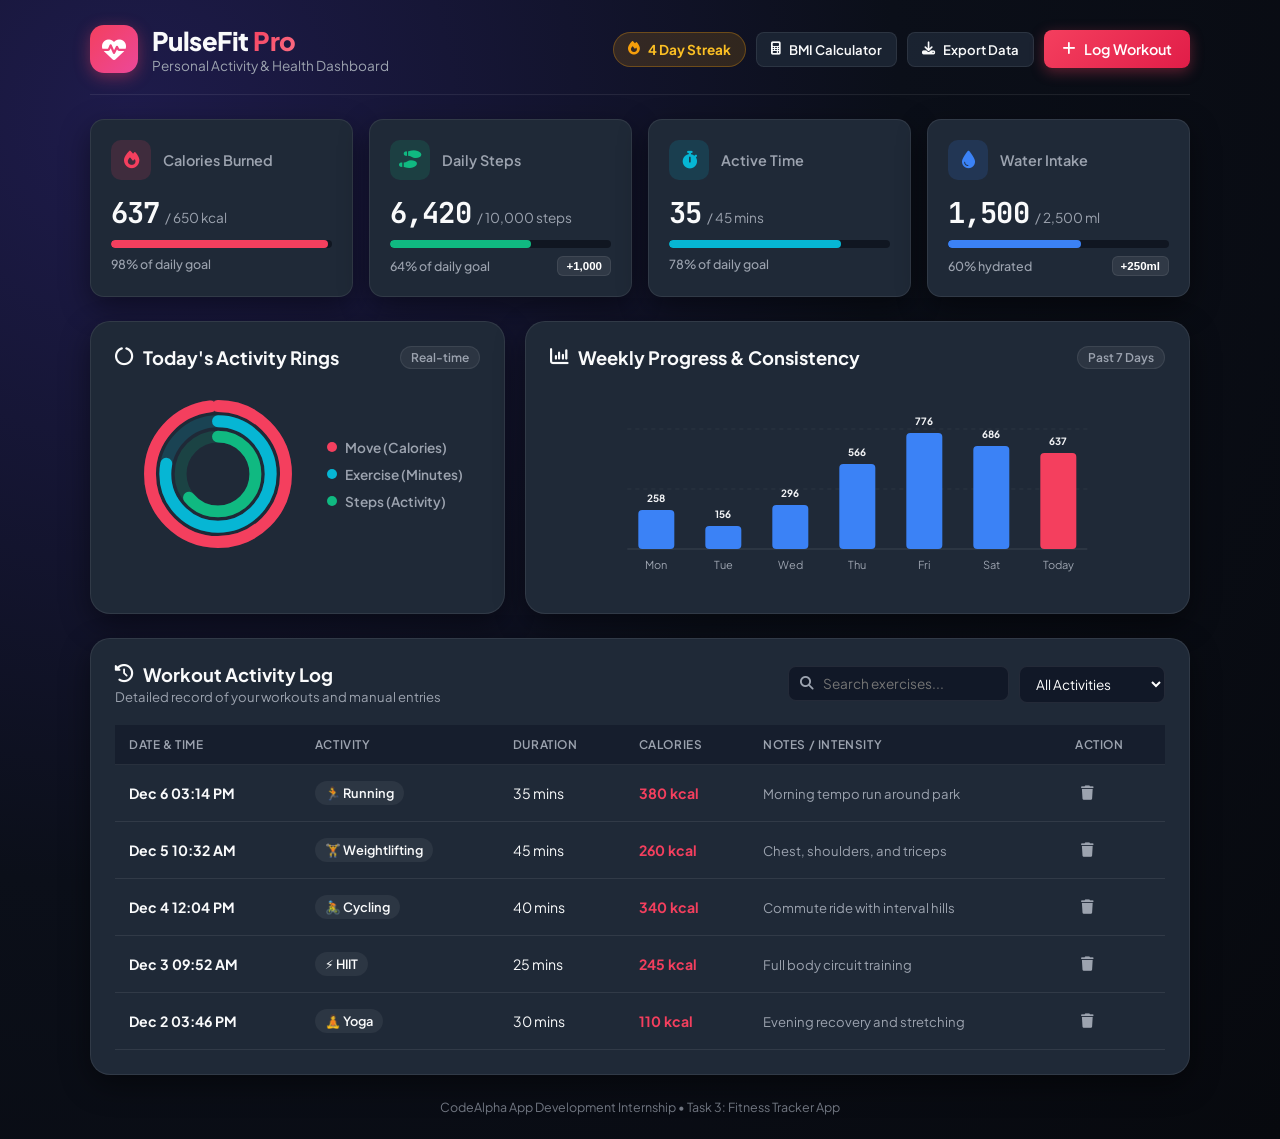
==== CodeAlpha_FitnessTrackerApp/index.html @ 9996e625 "feat(task-3): implement PulseFit Pro fitness tracker with activity rings & weekly charts" ====
<!DOCTYPE html>
<html lang="en">
<head>
  <meta charset="UTF-8">
  <meta name="viewport" content="width=device-width, initial-scale=1.0">
  <title>PulseFit Pro | Modern Fitness & Health Tracker</title>
  <link rel="preconnect" href="https://fonts.googleapis.com">
  <link rel="preconnect" href="https://fonts.gstatic.com" crossorigin>
  <link href="https://fonts.googleapis.com/css2?family=Plus+Jakarta+Sans:wght@400;500;600;700;800&family=JetBrains+Mono:wght@500;700&display=swap" rel="stylesheet">
  <link rel="stylesheet" href="https://cdnjs.cloudflare.com/ajax/libs/font-awesome/6.4.0/css/all.min.css">
  <link rel="stylesheet" href="style.css">
</head>
<body>
  <div class="app-layout">
    <!-- Header -->
    <header class="app-header">
      <div class="brand">
        <div class="brand-badge"><i class="fa-solid fa-heart-pulse"></i></div>
        <div>
          <h1>PulseFit <span class="highlight">Pro</span></h1>
          <p class="subtitle">Personal Activity & Health Dashboard</p>
        </div>
      </div>

      <div class="header-right">
        <div class="streak-pill" title="Daily workout streak">
          <i class="fa-solid fa-fire text-amber"></i>
          <span><strong id="streakCount">4</strong> Day Streak</span>
        </div>

        <button id="openBmiBtn" class="btn btn-secondary btn-sm" title="Calculate BMI & Health Target">
          <i class="fa-solid fa-calculator"></i> BMI Calculator
        </button>

        <button id="exportDataBtn" class="btn btn-secondary btn-sm" title="Export Health Data">
          <i class="fa-solid fa-download"></i> Export Data
        </button>

        <button id="openLogModalBtn" class="btn btn-primary" title="Log New Workout">
          <i class="fa-solid fa-plus"></i> Log Workout
        </button>
      </div>
    </header>

    <!-- Key Metrics Grid -->
    <section class="metrics-grid">
      <!-- Calories Card -->
      <div class="metric-card card-calories">
        <div class="metric-header">
          <div class="metric-icon-wrap icon-calories"><i class="fa-solid fa-fire"></i></div>
          <span class="metric-title">Calories Burned</span>
        </div>
        <div class="metric-body">
          <div class="metric-main">
            <span class="metric-value" id="valCalories">0</span>
            <span class="metric-unit">/ <span id="goalCalories">650</span> kcal</span>
          </div>
          <div class="progress-wrap">
            <div class="progress-fill fill-calories" id="barCalories" style="width: 0%;"></div>
          </div>
          <span class="metric-percent" id="pctCalories">0% of daily goal</span>
        </div>
      </div>

      <!-- Steps Card -->
      <div class="metric-card card-steps">
        <div class="metric-header">
          <div class="metric-icon-wrap icon-steps"><i class="fa-solid fa-shoe-prints"></i></div>
          <span class="metric-title">Daily Steps</span>
        </div>
        <div class="metric-body">
          <div class="metric-main">
            <span class="metric-value" id="valSteps">0</span>
            <span class="metric-unit">/ <span id="goalSteps">10,000</span> steps</span>
          </div>
          <div class="progress-wrap">
            <div class="progress-fill fill-steps" id="barSteps" style="width: 0%;"></div>
          </div>
          <div class="metric-sub-action">
            <span class="metric-percent" id="pctSteps">0% of daily goal</span>
            <button class="quick-step-btn" id="quickAddStepBtn" title="Quick log steps">+1,000</button>
          </div>
        </div>
      </div>

      <!-- Active Minutes Card -->
      <div class="metric-card card-time">
        <div class="metric-header">
          <div class="metric-icon-wrap icon-time"><i class="fa-solid fa-stopwatch"></i></div>
          <span class="metric-title">Active Time</span>
        </div>
        <div class="metric-body">
          <div class="metric-main">
            <span class="metric-value" id="valMinutes">0</span>
            <span class="metric-unit">/ <span id="goalMinutes">45</span> mins</span>
          </div>
          <div class="progress-wrap">
            <div class="progress-fill fill-time" id="barMinutes" style="width: 0%;"></div>
          </div>
          <span class="metric-percent" id="pctMinutes">0% of daily goal</span>
        </div>
      </div>

      <!-- Water Hydration Card -->
      <div class="metric-card card-water">
        <div class="metric-header">
          <div class="metric-icon-wrap icon-water"><i class="fa-solid fa-droplet"></i></div>
          <span class="metric-title">Water Intake</span>
        </div>
        <div class="metric-body">
          <div class="metric-main">
            <span class="metric-value" id="valWater">0</span>
            <span class="metric-unit">/ <span id="goalWater">2,500</span> ml</span>
          </div>
          <div class="progress-wrap">
            <div class="progress-fill fill-water" id="barWater" style="width: 0%;"></div>
          </div>
          <div class="metric-sub-action">
            <span class="metric-percent" id="pctWater">0% hydrated</span>
            <button class="quick-step-btn btn-water" id="quickAddWaterBtn" title="Add 250ml glass of water">+250ml</button>
          </div>
        </div>
      </div>
    </section>

    <!-- Visual Charts & Activity Rings Section -->
    <section class="visuals-section">
      <!-- Activity Rings Visualizer -->
      <div class="panel-box rings-panel">
        <div class="panel-header">
          <h3><i class="fa-solid fa-circle-notch"></i> Today's Activity Rings</h3>
          <span class="badge-tag">Real-time</span>
        </div>
        <div class="rings-container">
          <svg class="rings-svg" viewBox="0 0 200 200">
            <!-- Calorie Ring (Outer) -->
            <circle cx="100" cy="100" r="80" class="ring-bg ring-bg-cal"></circle>
            <circle cx="100" cy="100" r="80" class="ring-progress ring-cal" id="svgRingCalories" stroke-dasharray="502.65" stroke-dashoffset="502.65"></circle>

            <!-- Exercise Ring (Middle) -->
            <circle cx="100" cy="100" r="62" class="ring-bg ring-bg-ex"></circle>
            <circle cx="100" cy="100" r="62" class="ring-progress ring-ex" id="svgRingTime" stroke-dasharray="389.55" stroke-dashoffset="389.55"></circle>

            <!-- Steps Ring (Inner) -->
            <circle cx="100" cy="100" r="44" class="ring-bg ring-bg-step"></circle>
            <circle cx="100" cy="100" r="44" class="ring-progress ring-step" id="svgRingSteps" stroke-dasharray="276.46" stroke-dashoffset="276.46"></circle>
          </svg>

          <div class="rings-legend">
            <div class="legend-item"><span class="legend-dot dot-cal"></span> Move (Calories)</div>
            <div class="legend-item"><span class="legend-dot dot-ex"></span> Exercise (Minutes)</div>
            <div class="legend-item"><span class="legend-dot dot-step"></span> Steps (Activity)</div>
          </div>
        </div>
      </div>

      <!-- Weekly Progress SVG Bar Chart -->
      <div class="panel-box chart-panel">
        <div class="panel-header">
          <h3><i class="fa-solid fa-chart-column"></i> Weekly Progress & Consistency</h3>
          <span class="badge-tag">Past 7 Days</span>
        </div>
        <div class="chart-wrapper">
          <svg class="weekly-svg-chart" id="weeklyChartSvg" viewBox="0 0 500 200">
            <!-- Rendered dynamically with bars, axes, and calorie tooltips -->
          </svg>
        </div>
      </div>
    </section>

    <!-- Workout History & Log Table -->
    <section class="panel-box table-section">
      <div class="panel-header flex-header">
        <div>
          <h3><i class="fa-solid fa-clock-rotate-left"></i> Workout Activity Log</h3>
          <p class="panel-subtitle">Detailed record of your workouts and manual entries</p>
        </div>

        <div class="table-filters">
          <div class="search-input-wrap">
            <i class="fa-solid fa-magnifying-glass"></i>
            <input type="text" id="filterSearch" placeholder="Search exercises...">
          </div>
          <select id="filterType" class="select-filter">
            <option value="all">All Activities</option>
            <option value="Running">🏃 Running</option>
            <option value="Cycling">🚴 Cycling</option>
            <option value="Weightlifting">🏋️ Weightlifting</option>
            <option value="HIIT">⚡ HIIT</option>
            <option value="Swimming">🏊 Swimming</option>
            <option value="Yoga">🧘 Yoga</option>
            <option value="Walking">🚶 Walking</option>
            <option value="Other">✨ Other</option>
          </select>
        </div>
      </div>

      <div class="table-responsive">
        <table class="data-table">
          <thead>
            <tr>
              <th>Date & Time</th>
              <th>Activity</th>
              <th>Duration</th>
              <th>Calories</th>
              <th>Notes / Intensity</th>
              <th>Action</th>
            </tr>
          </thead>
          <tbody id="activityLogTbody">
            <!-- Dynamically populated -->
          </tbody>
        </table>
      </div>
    </section>

    <!-- Modal: Log Workout Form -->
    <div id="logModal" class="modal-overlay hidden">
      <div class="modal-card">
        <div class="modal-header">
          <h2><i class="fa-solid fa-dumbbell highlight"></i> Log Workout Activity</h2>
          <button class="modal-close" onclick="closeLogModal()">&times;</button>
        </div>
        <form id="workoutForm">
          <div class="form-row">
            <div class="form-group flex-1">
              <label for="workoutTypeSelect">Activity Type *</label>
              <select id="workoutTypeSelect" class="form-control" required>
                <option value="Running" data-met="9.8">🏃 Running (Outdoor/Treadmill)</option>
                <option value="Cycling" data-met="7.5">🚴 Cycling (Road/Stationary)</option>
                <option value="Weightlifting" data-met="5.0">🏋️ Weightlifting / Gym</option>
                <option value="HIIT" data-met="8.5">⚡ HIIT & Circuit Training</option>
                <option value="Swimming" data-met="8.0">🏊 Swimming</option>
                <option value="Yoga" data-met="3.0">🧘 Yoga & Stretching</option>
                <option value="Walking" data-met="3.8">🚶 Brisk Walking</option>
                <option value="Other" data-met="4.5">✨ Other Activity</option>
              </select>
            </div>
            <div class="form-group flex-1">
              <label for="workoutDuration">Duration (Minutes) *</label>
              <input type="number" id="workoutDuration" class="form-control" min="1" max="600" placeholder="e.g. 45" required>
            </div>
          </div>

          <div class="form-row">
            <div class="form-group flex-1">
              <label for="workoutCalories">Calories Burned (kcal) *</label>
              <input type="number" id="workoutCalories" class="form-control" min="0" placeholder="Auto-calculated or enter manually" required>
            </div>
            <div class="form-group flex-1">
              <label for="workoutDate">Date & Time *</label>
              <input type="datetime-local" id="workoutDate" class="form-control" required>
            </div>
          </div>

          <div class="form-group">
            <label for="workoutNotes">Notes / Perceived Effort</label>
            <input type="text" id="workoutNotes" class="form-control" placeholder="e.g., Upper body focus, personal record on bench press">
          </div>

          <div class="modal-actions">
            <button type="button" class="btn btn-secondary" onclick="closeLogModal()">Cancel</button>
            <button type="submit" class="btn btn-primary"><i class="fa-solid fa-check"></i> Save Workout</button>
          </div>
        </form>
      </div>
    </div>

    <!-- Modal: Log Steps Manually -->
    <div id="stepModal" class="modal-overlay hidden">
      <div class="modal-card modal-sm">
        <div class="modal-header">
          <h2><i class="fa-solid fa-shoe-prints highlight"></i> Quick Log Steps</h2>
          <button class="modal-close" onclick="closeStepModal()">&times;</button>
        </div>
        <form id="stepForm">
          <div class="form-group">
            <label for="additionalStepsInput">Add Steps to Today's Count</label>
            <input type="number" id="additionalStepsInput" class="form-control" min="1" max="100000" placeholder="e.g. 2500" required>
          </div>
          <div class="quick-step-pills">
            <button type="button" class="pill-btn" onclick="setStepInput(1000)">+1,000</button>
            <button type="button" class="pill-btn" onclick="setStepInput(2500)">+2,500</button>
            <button type="button" class="pill-btn" onclick="setStepInput(5000)">+5,000</button>
          </div>
          <div class="modal-actions">
            <button type="button" class="btn btn-secondary" onclick="closeStepModal()">Cancel</button>
            <button type="submit" class="btn btn-primary">Add Steps</button>
          </div>
        </form>
      </div>
    </div>

    <!-- Modal: BMI Calculator -->
    <div id="bmiModal" class="modal-overlay hidden">
      <div class="modal-card">
        <div class="modal-header">
          <h2><i class="fa-solid fa-calculator highlight"></i> BMI & Calorie Target Calculator</h2>
          <button class="modal-close" onclick="closeBmiModal()">&times;</button>
        </div>
        <form id="bmiForm">
          <div class="form-row">
            <div class="form-group flex-1">
              <label for="bmiWeight">Weight (kg) *</label>
              <input type="number" id="bmiWeight" class="form-control" step="0.1" min="30" max="300" placeholder="70" required>
            </div>
            <div class="form-group flex-1">
              <label for="bmiHeight">Height (cm) *</label>
              <input type="number" id="bmiHeight" class="form-control" min="100" max="250" placeholder="175" required>
            </div>
          </div>
          <button type="submit" class="btn btn-primary w-100">Calculate BMI</button>
        </form>

        <div id="bmiResultBox" class="bmi-result-box hidden">
          <div class="bmi-score-number" id="bmiScore">22.8</div>
          <div class="bmi-status-tag" id="bmiStatus">Normal Weight</div>
          <p class="bmi-advice" id="bmiAdvice">Healthy weight range. Keep active with 150+ minutes of weekly exercise.</p>
        </div>
      </div>
    </div>

    <!-- Toast Notification -->
    <div id="fitnessToast" class="toast hidden"></div>

    <footer class="app-footer">
      <p>CodeAlpha App Development Internship &bull; Task 3: Fitness Tracker App</p>
    </footer>
  </div>

  <script src="app.js"></script>
</body>
</html>
---- CodeAlpha_FitnessTrackerApp/style.css ----
/* ==========================================================================
   PulseFit Pro - Modern Fitness Tracker Stylesheet
   CodeAlpha App Development Task 3
   ========================================================================== */

:root {
  --bg-base: #0b0f19;
  --bg-surface: #111827;
  --bg-card: #1f2937;
  --bg-card-hover: #283548;
  --border-color: rgba(255, 255, 255, 0.08);
  --border-active: rgba(255, 255, 255, 0.18);

  --color-calories: #f43f5e; /* Rose / Red */
  --color-calories-bg: rgba(244, 63, 94, 0.15);
  --color-steps: #10b981;    /* Emerald */
  --color-steps-bg: rgba(16, 185, 129, 0.15);
  --color-time: #06b6d4;     /* Cyan */
  --color-time-bg: rgba(6, 182, 212, 0.15);
  --color-water: #3b82f6;    /* Blue */
  --color-water-bg: rgba(59, 130, 246, 0.15);

  --primary: #6366f1;
  --primary-hover: #4f46e5;
  --text-main: #f9fafb;
  --text-muted: #9ca3af;
  --shadow-card: 0 10px 30px rgba(0, 0, 0, 0.45);
  --radius-sm: 8px;
  --radius-md: 14px;
  --radius-lg: 20px;
}

* {
  box-sizing: border-box;
  margin: 0;
  padding: 0;
}

body {
  font-family: 'Plus Jakarta Sans', system-ui, -apple-system, sans-serif;
  background: radial-gradient(circle at 10% 10%, #1e1b4b 0%, #0b0f19 50%, #07090e 100%);
  color: var(--text-main);
  min-height: 100vh;
  padding: 24px 20px;
  display: flex;
  justify-content: center;
}

.app-layout {
  width: 100%;
  max-width: 1100px;
  display: flex;
  flex-direction: column;
  gap: 24px;
}

/* Header */
.app-header {
  display: flex;
  justify-content: space-between;
  align-items: center;
  flex-wrap: wrap;
  gap: 16px;
  padding-bottom: 20px;
  border-bottom: 1px solid var(--border-color);
}

.brand {
  display: flex;
  align-items: center;
  gap: 14px;
}

.brand-badge {
  width: 48px;
  height: 48px;
  background: linear-gradient(135deg, #f43f5e, #ec4899);
  border-radius: var(--radius-md);
  display: flex;
  align-items: center;
  justify-content: center;
  font-size: 1.5rem;
  color: #fff;
  box-shadow: 0 4px 16px rgba(244, 63, 94, 0.4);
}

.brand h1 {
  font-size: 1.6rem;
  font-weight: 800;
  letter-spacing: -0.02em;
}

.highlight {
  background: linear-gradient(135deg, #f43f5e, #fb7185);
  -webkit-background-clip: text;
  -webkit-text-fill-color: transparent;
}

.subtitle {
  font-size: 0.85rem;
  color: var(--text-muted);
}

.header-right {
  display: flex;
  align-items: center;
  gap: 10px;
  flex-wrap: wrap;
}

.streak-pill {
  background: rgba(245, 158, 11, 0.15);
  border: 1px solid rgba(245, 158, 11, 0.3);
  color: #fbbf24;
  padding: 8px 14px;
  border-radius: 999px;
  font-size: 0.85rem;
  font-weight: 700;
  display: flex;
  align-items: center;
  gap: 8px;
}

.text-amber { color: #f59e0b; }

/* Buttons */
.btn {
  display: inline-flex;
  align-items: center;
  gap: 8px;
  font-family: inherit;
  font-size: 0.9rem;
  font-weight: 600;
  padding: 10px 18px;
  border-radius: var(--radius-sm);
  border: none;
  cursor: pointer;
  transition: all 0.2s cubic-bezier(0.4, 0, 0.2, 1);
}

.btn-primary {
  background: linear-gradient(135deg, #f43f5e, #e11d48);
  color: #fff;
  box-shadow: 0 4px 14px rgba(244, 63, 94, 0.35);
}

.btn-primary:hover {
  transform: translateY(-1px);
  box-shadow: 0 6px 18px rgba(244, 63, 94, 0.5);
}

.btn-secondary {
  background: rgba(31, 41, 55, 0.8);
  color: var(--text-main);
  border: 1px solid var(--border-color);
}

.btn-secondary:hover {
  background: rgba(55, 65, 81, 0.9);
  border-color: var(--border-active);
}

.btn-sm {
  padding: 8px 14px;
  font-size: 0.82rem;
}

.w-100 { width: 100%; }

/* Metrics Grid */
.metrics-grid {
  display: grid;
  grid-template-columns: repeat(auto-fit, minmax(240px, 1fr));
  gap: 16px;
}

.metric-card {
  background: var(--bg-card);
  border: 1px solid var(--border-color);
  border-radius: var(--radius-md);
  padding: 20px;
  box-shadow: var(--shadow-card);
  display: flex;
  flex-direction: column;
  gap: 14px;
  transition: transform 0.2s ease, border-color 0.2s ease;
}

.metric-card:hover {
  transform: translateY(-2px);
  border-color: var(--border-active);
}

.metric-header {
  display: flex;
  align-items: center;
  gap: 12px;
}

.metric-icon-wrap {
  width: 40px;
  height: 40px;
  border-radius: 10px;
  display: flex;
  align-items: center;
  justify-content: center;
  font-size: 1.1rem;
}

.icon-calories { background: var(--color-calories-bg); color: var(--color-calories); }
.icon-steps { background: var(--color-steps-bg); color: var(--color-steps); }
.icon-time { background: var(--color-time-bg); color: var(--color-time); }
.icon-water { background: var(--color-water-bg); color: var(--color-water); }

.metric-title {
  font-size: 0.9rem;
  font-weight: 600;
  color: var(--text-muted);
}

.metric-body {
  display: flex;
  flex-direction: column;
  gap: 8px;
}

.metric-main {
  display: flex;
  align-items: baseline;
  gap: 6px;
}

.metric-value {
  font-family: 'JetBrains Mono', monospace;
  font-size: 1.8rem;
  font-weight: 700;
  letter-spacing: -0.03em;
}

.metric-unit {
  font-size: 0.85rem;
  color: var(--text-muted);
}

.progress-wrap {
  width: 100%;
  height: 8px;
  background: rgba(11, 15, 25, 0.7);
  border-radius: 999px;
  overflow: hidden;
}

.progress-fill {
  height: 100%;
  border-radius: 999px;
  transition: width 0.4s ease;
}

.fill-calories { background: var(--color-calories); }
.fill-steps { background: var(--color-steps); }
.fill-time { background: var(--color-time); }
.fill-water { background: var(--color-water); }

.metric-sub-action {
  display: flex;
  justify-content: space-between;
  align-items: center;
}

.metric-percent {
  font-size: 0.78rem;
  color: var(--text-muted);
  font-weight: 500;
}

.quick-step-btn {
  background: rgba(255, 255, 255, 0.08);
  border: 1px solid var(--border-color);
  color: #fff;
  padding: 3px 8px;
  border-radius: 6px;
  font-size: 0.72rem;
  font-weight: 700;
  cursor: pointer;
  transition: background 0.15s ease;
}

.quick-step-btn:hover {
  background: rgba(255, 255, 255, 0.18);
}

.btn-water:hover {
  background: var(--color-water-bg);
  border-color: var(--color-water);
}

/* Visuals Section */
.visuals-section {
  display: grid;
  grid-template-columns: 1fr 1.6fr;
  gap: 20px;
}

.panel-box {
  background: var(--bg-card);
  border: 1px solid var(--border-color);
  border-radius: var(--radius-lg);
  padding: 24px;
  box-shadow: var(--shadow-card);
}

.panel-header {
  display: flex;
  justify-content: space-between;
  align-items: center;
  margin-bottom: 20px;
}

.panel-header h3 {
  font-size: 1.15rem;
  font-weight: 700;
  display: flex;
  align-items: center;
  gap: 10px;
}

.badge-tag {
  background: rgba(255, 255, 255, 0.06);
  border: 1px solid var(--border-color);
  color: var(--text-muted);
  padding: 3px 10px;
  border-radius: 999px;
  font-size: 0.75rem;
  font-weight: 600;
}

/* Activity Rings */
.rings-container {
  display: flex;
  align-items: center;
  justify-content: center;
  gap: 24px;
  flex-wrap: wrap;
}

.rings-svg {
  width: 170px;
  height: 170px;
  transform: rotate(-90deg);
}

.ring-bg {
  fill: none;
  stroke-width: 14;
}

.ring-bg-cal { stroke: rgba(244, 63, 94, 0.18); }
.ring-bg-ex { stroke: rgba(6, 182, 212, 0.18); }
.ring-bg-step { stroke: rgba(16, 185, 129, 0.18); }

.ring-progress {
  fill: none;
  stroke-width: 14;
  stroke-linecap: round;
  transition: stroke-dashoffset 0.6s cubic-bezier(0.16, 1, 0.3, 1);
}

.ring-cal { stroke: var(--color-calories); }
.ring-ex { stroke: var(--color-time); }
.ring-step { stroke: var(--color-steps); }

.rings-legend {
  display: flex;
  flex-direction: column;
  gap: 10px;
}

.legend-item {
  font-size: 0.85rem;
  font-weight: 600;
  color: var(--text-muted);
  display: flex;
  align-items: center;
  gap: 8px;
}

.legend-dot {
  width: 10px;
  height: 10px;
  border-radius: 50%;
}

.dot-cal { background: var(--color-calories); }
.dot-ex { background: var(--color-time); }
.dot-step { background: var(--color-steps); }

/* SVG Weekly Chart */
.chart-wrapper {
  width: 100%;
  height: 200px;
  display: flex;
  align-items: center;
  justify-content: center;
}

.weekly-svg-chart {
  width: 100%;
  height: 100%;
  overflow: visible;
}

.chart-bar {
  fill: #3b82f6;
  rx: 4;
  transition: all 0.25s ease;
  cursor: pointer;
}

.chart-bar:hover {
  fill: #60a5fa;
  transform: translateY(-2px);
}

.chart-bar.bar-today {
  fill: var(--color-calories);
}

.chart-bar.bar-today:hover {
  fill: #fb7185;
}

.chart-label {
  fill: #9ca3af;
  font-size: 11px;
  font-family: inherit;
  text-anchor: middle;
}

.chart-val-label {
  fill: #f3f4f6;
  font-size: 10px;
  font-weight: 700;
  text-anchor: middle;
}

/* History Table Section */
.flex-header {
  flex-wrap: wrap;
  gap: 16px;
}

.panel-subtitle {
  font-size: 0.82rem;
  color: var(--text-muted);
  margin-top: 2px;
}

.table-filters {
  display: flex;
  gap: 10px;
  flex-wrap: wrap;
}

.search-input-wrap {
  position: relative;
  min-width: 200px;
}

.search-input-wrap i {
  position: absolute;
  left: 12px;
  top: 50%;
  transform: translateY(-50%);
  color: var(--text-muted);
  font-size: 0.85rem;
}

.search-input-wrap input {
  width: 100%;
  background: var(--bg-surface);
  border: 1px solid var(--border-color);
  color: #fff;
  padding: 8px 12px 8px 34px;
  border-radius: var(--radius-sm);
  font-family: inherit;
  font-size: 0.85rem;
  outline: none;
}

.select-filter {
  background: var(--bg-surface);
  border: 1px solid var(--border-color);
  color: #fff;
  padding: 8px 12px;
  border-radius: var(--radius-sm);
  font-family: inherit;
  font-size: 0.85rem;
  outline: none;
  cursor: pointer;
}

.table-responsive {
  overflow-x: auto;
}

.data-table {
  width: 100%;
  border-collapse: collapse;
  text-align: left;
  font-size: 0.88rem;
}

.data-table th {
  padding: 12px 14px;
  background: rgba(17, 24, 39, 0.6);
  color: var(--text-muted);
  font-weight: 600;
  border-bottom: 1px solid var(--border-color);
  text-transform: uppercase;
  font-size: 0.74rem;
  letter-spacing: 0.05em;
}

.data-table td {
  padding: 14px;
  border-bottom: 1px solid var(--border-color);
  color: var(--text-main);
  vertical-align: middle;
}

.data-table tbody tr:hover {
  background: rgba(255, 255, 255, 0.02);
}

.activity-badge {
  display: inline-flex;
  align-items: center;
  gap: 6px;
  background: rgba(255, 255, 255, 0.06);
  padding: 4px 10px;
  border-radius: 999px;
  font-size: 0.8rem;
  font-weight: 600;
}

.action-icon-btn {
  background: transparent;
  border: none;
  color: var(--text-muted);
  cursor: pointer;
  padding: 6px;
  font-size: 0.9rem;
  border-radius: 6px;
  transition: all 0.2s ease;
}

.action-icon-btn:hover {
  color: #f87171;
  background: rgba(239, 68, 68, 0.15);
}

/* Modals */
.modal-overlay {
  position: fixed;
  inset: 0;
  background: rgba(7, 11, 20, 0.78);
  backdrop-filter: blur(6px);
  -webkit-backdrop-filter: blur(6px);
  display: flex;
  align-items: center;
  justify-content: center;
  padding: 20px;
  z-index: 1000;
}

.modal-card {
  background: #1f2937;
  border: 1px solid var(--border-color);
  border-radius: var(--radius-lg);
  width: 100%;
  max-width: 540px;
  padding: 28px;
  box-shadow: 0 25px 60px rgba(0, 0, 0, 0.6);
}

.modal-sm { max-width: 380px; }

.modal-header {
  display: flex;
  justify-content: space-between;
  align-items: center;
  margin-bottom: 22px;
}

.modal-header h2 {
  font-size: 1.25rem;
  font-weight: 700;
  display: flex;
  align-items: center;
  gap: 10px;
}

.modal-close {
  background: transparent;
  border: none;
  font-size: 1.6rem;
  color: var(--text-muted);
  cursor: pointer;
}

.modal-close:hover { color: #fff; }

.form-row {
  display: flex;
  gap: 14px;
}

.flex-1 { flex: 1; }

.form-group {
  margin-bottom: 18px;
}

.form-group label {
  display: block;
  font-size: 0.85rem;
  font-weight: 600;
  color: var(--text-muted);
  margin-bottom: 6px;
}

.form-control {
  width: 100%;
  background: #111827;
  border: 1px solid var(--border-color);
  color: #fff;
  border-radius: var(--radius-sm);
  padding: 10px 14px;
  font-family: inherit;
  font-size: 0.92rem;
  outline: none;
}

.form-control:focus {
  border-color: var(--color-calories);
}

.quick-step-pills {
  display: flex;
  gap: 8px;
  margin-bottom: 16px;
}

.pill-btn {
  flex: 1;
  background: rgba(255, 255, 255, 0.07);
  border: 1px solid var(--border-color);
  color: #fff;
  padding: 8px;
  border-radius: 6px;
  font-weight: 600;
  font-size: 0.82rem;
  cursor: pointer;
}

.pill-btn:hover {
  background: rgba(255, 255, 255, 0.14);
}

.modal-actions {
  display: flex;
  justify-content: flex-end;
  gap: 10px;
  margin-top: 20px;
}

/* BMI Box */
.bmi-result-box {
  background: rgba(17, 24, 39, 0.8);
  border: 1px solid var(--border-color);
  border-radius: var(--radius-md);
  padding: 18px;
  margin-top: 18px;
  text-align: center;
}

.bmi-score-number {
  font-size: 2.2rem;
  font-weight: 800;
  color: var(--color-steps);
}

.bmi-status-tag {
  display: inline-block;
  background: rgba(16, 185, 129, 0.2);
  color: #34d399;
  padding: 4px 12px;
  border-radius: 999px;
  font-size: 0.82rem;
  font-weight: 700;
  margin: 6px 0 10px;
}

.bmi-advice {
  font-size: 0.82rem;
  color: var(--text-muted);
}

/* Toast */
.toast {
  position: fixed;
  bottom: 24px;
  right: 24px;
  background: #1f2937;
  border: 1px solid var(--color-calories);
  color: #fff;
  padding: 12px 20px;
  border-radius: var(--radius-sm);
  box-shadow: 0 10px 30px rgba(0, 0, 0, 0.5);
  font-size: 0.88rem;
  font-weight: 600;
  z-index: 2000;
}

.hidden {
  display: none !important;
}

.app-footer {
  text-align: center;
  font-size: 0.78rem;
  color: var(--text-muted);
  opacity: 0.7;
}

/* Responsive */
@media (max-width: 840px) {
  .visuals-section {
    grid-template-columns: 1fr;
  }
}

@media (max-width: 600px) {
  .form-row {
    flex-direction: column;
  }
  .app-header {
    flex-direction: column;
    align-items: flex-start;
  }
}
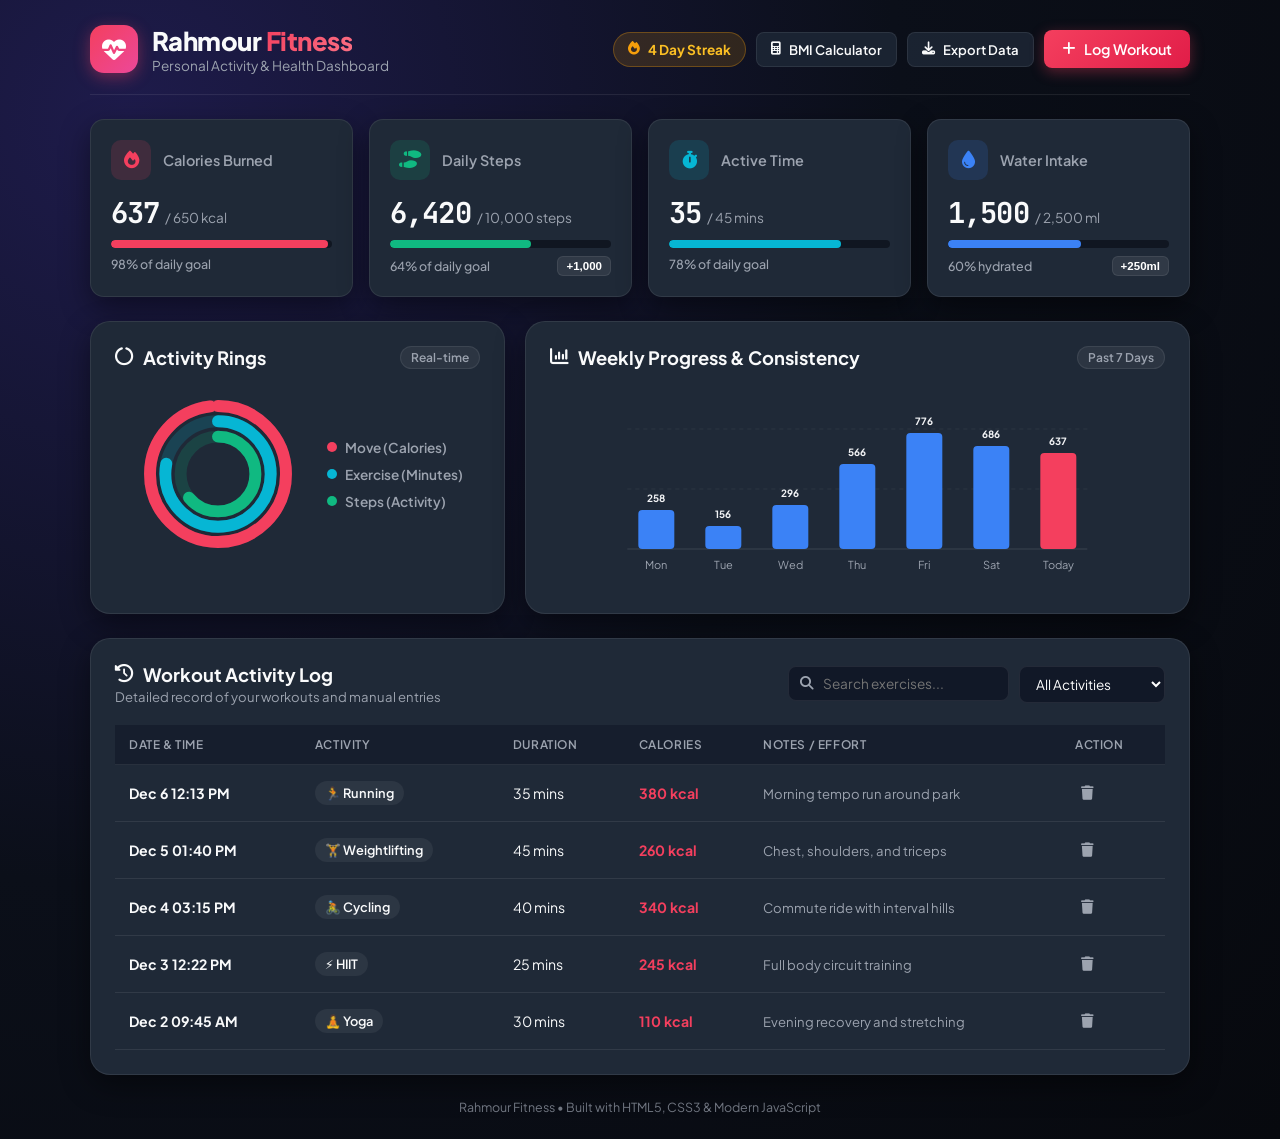
==== commit 581ba8dc: "refactor(fitness): rebrand to Rahmour Fitness with clean dashboard metrics" ====
--- a/CodeAlpha_FitnessTrackerApp/index.html
+++ b/CodeAlpha_FitnessTrackerApp/index.html
@@ -3,7 +3,7 @@
 <head>
   <meta charset="UTF-8">
   <meta name="viewport" content="width=device-width, initial-scale=1.0">
-  <title>PulseFit Pro | Modern Fitness & Health Tracker</title>
+  <title>Rahmour Fitness | Activity & Health Dashboard</title>
   <link rel="preconnect" href="https://fonts.googleapis.com">
   <link rel="preconnect" href="https://fonts.gstatic.com" crossorigin>
   <link href="https://fonts.googleapis.com/css2?family=Plus+Jakarta+Sans:wght@400;500;600;700;800&family=JetBrains+Mono:wght@500;700&display=swap" rel="stylesheet">
@@ -17,7 +17,7 @@
       <div class="brand">
         <div class="brand-badge"><i class="fa-solid fa-heart-pulse"></i></div>
         <div>
-          <h1>PulseFit <span class="highlight">Pro</span></h1>
+          <h1>Rahmour <span class="highlight">Fitness</span></h1>
           <p class="subtitle">Personal Activity & Health Dashboard</p>
         </div>
       </div>
@@ -128,7 +128,7 @@
       <!-- Activity Rings Visualizer -->
       <div class="panel-box rings-panel">
         <div class="panel-header">
-          <h3><i class="fa-solid fa-circle-notch"></i> Today's Activity Rings</h3>
+          <h3><i class="fa-solid fa-circle-notch"></i> Activity Rings</h3>
           <span class="badge-tag">Real-time</span>
         </div>
         <div class="rings-container">
@@ -203,7 +203,7 @@
               <th>Activity</th>
               <th>Duration</th>
               <th>Calories</th>
-              <th>Notes / Intensity</th>
+              <th>Notes / Effort</th>
               <th>Action</th>
             </tr>
           </thead>
@@ -255,7 +255,7 @@
 
           <div class="form-group">
             <label for="workoutNotes">Notes / Perceived Effort</label>
-            <input type="text" id="workoutNotes" class="form-control" placeholder="e.g., Upper body focus, personal record on bench press">
+            <input type="text" id="workoutNotes" class="form-control" placeholder="e.g. Upper body focus, personal record on bench press">
           </div>
 
           <div class="modal-actions">
@@ -295,7 +295,7 @@
     <div id="bmiModal" class="modal-overlay hidden">
       <div class="modal-card">
         <div class="modal-header">
-          <h2><i class="fa-solid fa-calculator highlight"></i> BMI & Calorie Target Calculator</h2>
+          <h2><i class="fa-solid fa-calculator highlight"></i> BMI Calculator</h2>
           <button class="modal-close" onclick="closeBmiModal()">&times;</button>
         </div>
         <form id="bmiForm">
@@ -324,11 +324,10 @@
     <div id="fitnessToast" class="toast hidden"></div>
 
     <footer class="app-footer">
-      <p>CodeAlpha App Development Internship &bull; Task 3: Fitness Tracker App</p>
+      <p>Rahmour Fitness &bull; Built with HTML5, CSS3 & Modern JavaScript</p>
     </footer>
   </div>
 
   <script src="app.js"></script>
 </body>
 </html>
-
